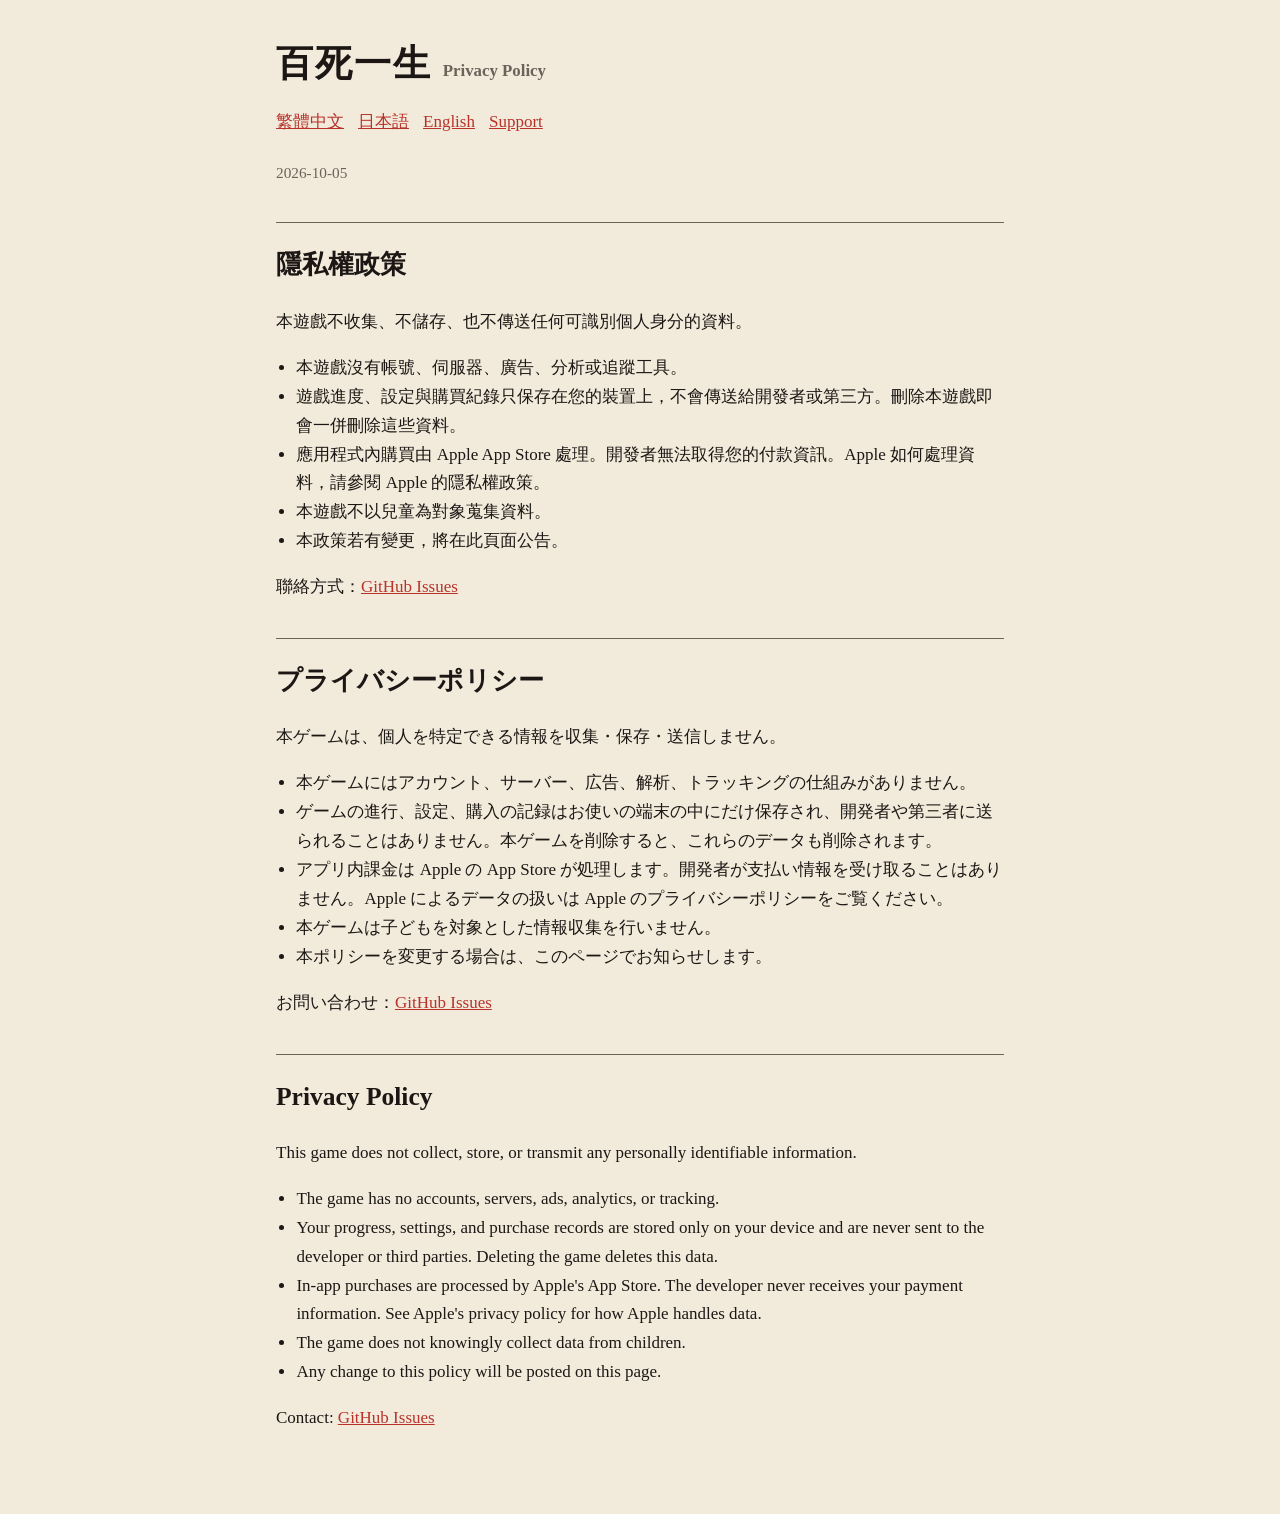
==== privacy.html @ 147dbe21 "Update support and privacy pages" ====
<!doctype html>
<html lang="zh-Hant">
<head>
<meta charset="utf-8">
<meta name="viewport" content="width=device-width, initial-scale=1">
<title>百死一生 Hundred Deaths · Privacy Policy</title>
<link rel="stylesheet" href="style.css">
</head>
<body>
<main>
<h1>百死一生 <small>Privacy Policy</small></h1>
<nav><a href="#zh">繁體中文</a><a href="#ja">日本語</a><a href="#en">English</a><a href="index.html">Support</a></nav>
<p class="lang">2026-10-05</p>

<section id="zh">
<h2>隱私權政策</h2>
<p>本遊戲不收集、不儲存、也不傳送任何可識別個人身分的資料。</p>
<ul>
<li>本遊戲沒有帳號、伺服器、廣告、分析或追蹤工具。</li>
<li>遊戲進度、設定與購買紀錄只保存在您的裝置上，不會傳送給開發者或第三方。刪除本遊戲即會一併刪除這些資料。</li>
<li>應用程式內購買由 Apple App Store 處理。開發者無法取得您的付款資訊。Apple 如何處理資料，請參閱 Apple 的隱私權政策。</li>
<li>本遊戲不以兒童為對象蒐集資料。</li>
<li>本政策若有變更，將在此頁面公告。</li>
</ul>
<p>聯絡方式：<a href="https://github.com/SeungbinBaik/baeksailsaeng/issues">GitHub Issues</a></p>
</section>

<section id="ja">
<h2>プライバシーポリシー</h2>
<p>本ゲームは、個人を特定できる情報を収集・保存・送信しません。</p>
<ul>
<li>本ゲームにはアカウント、サーバー、広告、解析、トラッキングの仕組みがありません。</li>
<li>ゲームの進行、設定、購入の記録はお使いの端末の中にだけ保存され、開発者や第三者に送られることはありません。本ゲームを削除すると、これらのデータも削除されます。</li>
<li>アプリ内課金は Apple の App Store が処理します。開発者が支払い情報を受け取ることはありません。Apple によるデータの扱いは Apple のプライバシーポリシーをご覧ください。</li>
<li>本ゲームは子どもを対象とした情報収集を行いません。</li>
<li>本ポリシーを変更する場合は、このページでお知らせします。</li>
</ul>
<p>お問い合わせ：<a href="https://github.com/SeungbinBaik/baeksailsaeng/issues">GitHub Issues</a></p>
</section>

<section id="en">
<h2>Privacy Policy</h2>
<p>This game does not collect, store, or transmit any personally identifiable information.</p>
<ul>
<li>The game has no accounts, servers, ads, analytics, or tracking.</li>
<li>Your progress, settings, and purchase records are stored only on your device and are never sent to the developer or third parties. Deleting the game deletes this data.</li>
<li>In-app purchases are processed by Apple's App Store. The developer never receives your payment information. See Apple's privacy policy for how Apple handles data.</li>
<li>The game does not knowingly collect data from children.</li>
<li>Any change to this policy will be posted on this page.</li>
</ul>
<p>Contact: <a href="https://github.com/SeungbinBaik/baeksailsaeng/issues">GitHub Issues</a></p>
</section>
</main>
</body>
</html>
---- style.css ----
:root { --ink: #1c1714; --paper: #f2ebdc; --red: #b8322a; --muted: #6b625a; }
@media (prefers-color-scheme: dark) { :root { --ink: #ece4d4; --paper: #1b1714; --red: #e0685f; --muted: #a59a8d; } }
* { box-sizing: border-box; }
body { margin: 0; background: var(--paper); color: var(--ink); font: 17px/1.7 "Noto Serif", "Hiragino Mincho ProN", "PMingLiU", serif; }
main { max-width: 760px; margin: 0 auto; padding: 32px 16px 64px; }
h1 { font-size: 2.2em; margin: 0 0 4px; letter-spacing: .05em; }
h1 small { font-size: .45em; color: var(--muted); letter-spacing: 0; }
h2 { border-top: 1px solid var(--muted); padding-top: 20px; margin-top: 36px; }
nav a, a { color: var(--red); }
nav { margin: 12px 0 24px; display: flex; gap: 14px; flex-wrap: wrap; }
.lang { font-size: .9em; color: var(--muted); }
ul { padding-left: 1.2em; }
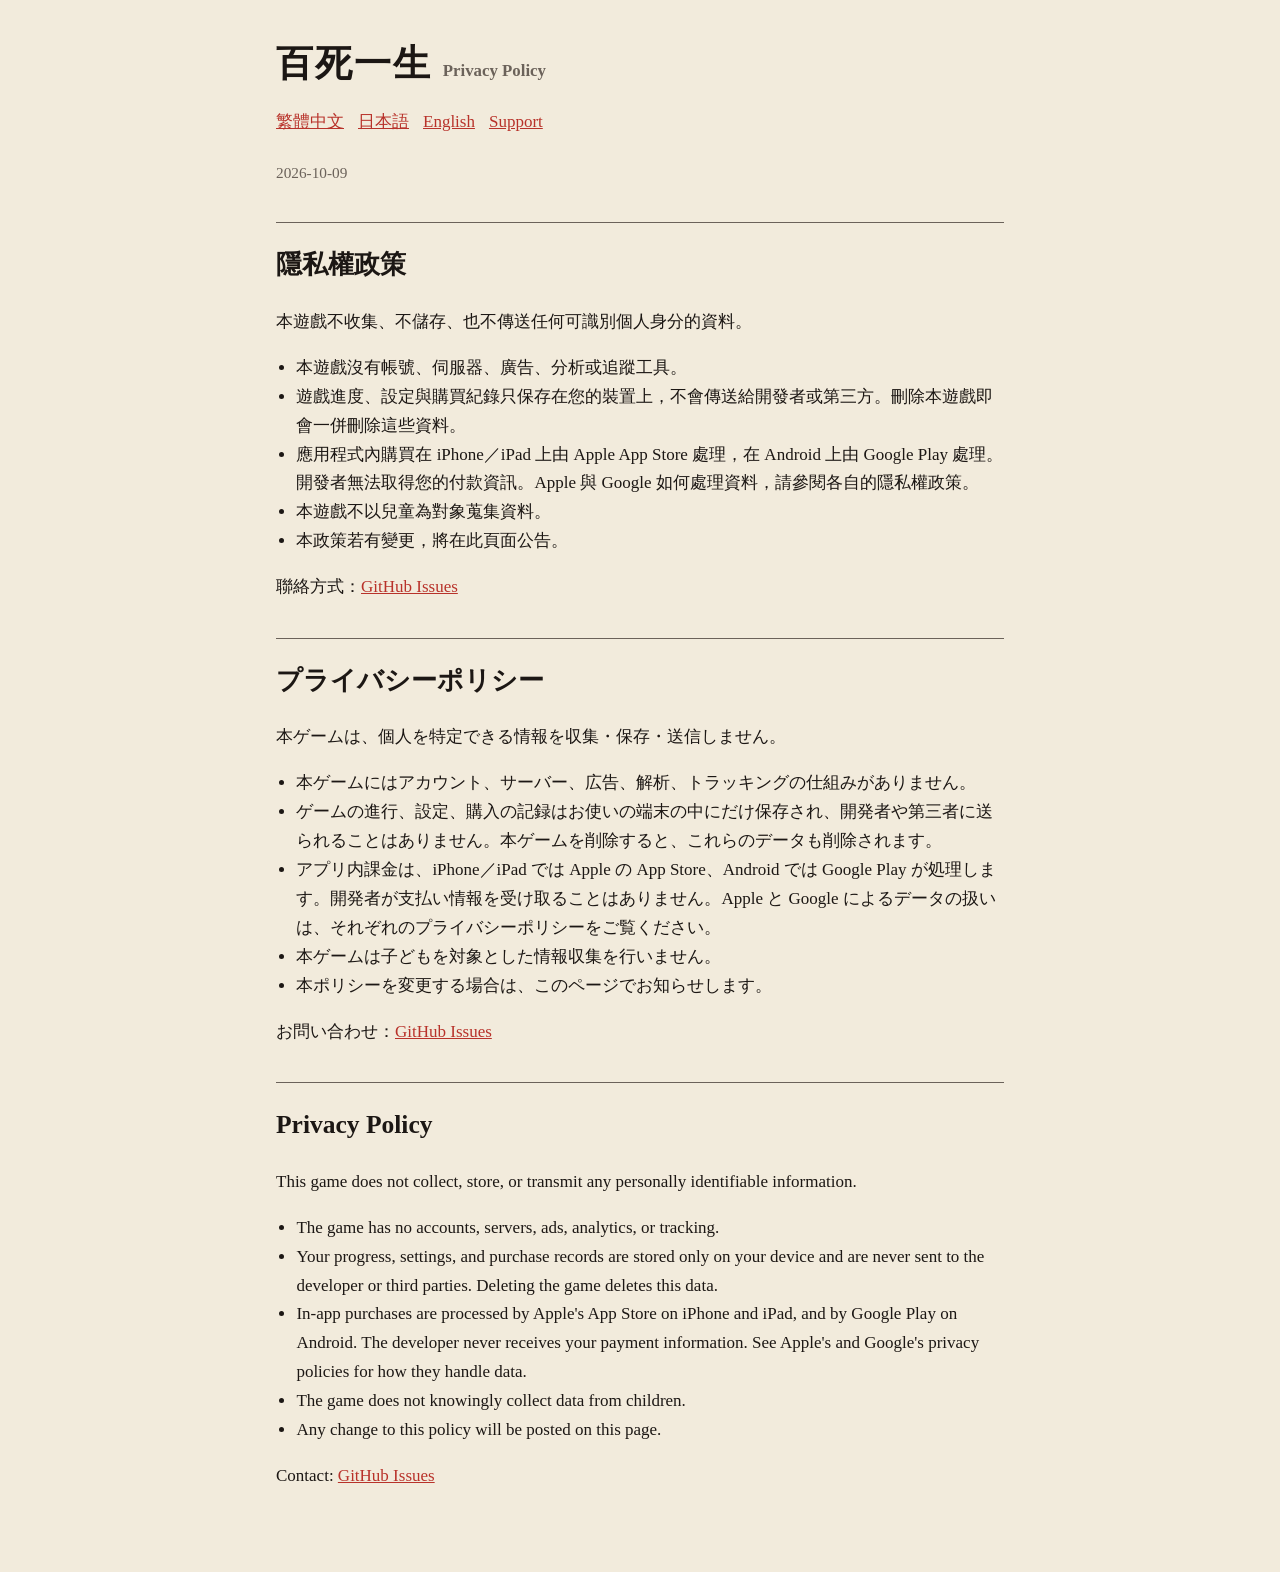
==== commit 96d2c4e3: "Update support and privacy pages" ====
--- a/privacy.html
+++ b/privacy.html
@@ -10,7 +10,7 @@
 <main>
 <h1>百死一生 <small>Privacy Policy</small></h1>
 <nav><a href="#zh">繁體中文</a><a href="#ja">日本語</a><a href="#en">English</a><a href="index.html">Support</a></nav>
-<p class="lang">2026-10-05</p>
+<p class="lang">2026-10-09</p>
 
 <section id="zh">
 <h2>隱私權政策</h2>
@@ -18,7 +18,7 @@
 <ul>
 <li>本遊戲沒有帳號、伺服器、廣告、分析或追蹤工具。</li>
 <li>遊戲進度、設定與購買紀錄只保存在您的裝置上，不會傳送給開發者或第三方。刪除本遊戲即會一併刪除這些資料。</li>
-<li>應用程式內購買由 Apple App Store 處理。開發者無法取得您的付款資訊。Apple 如何處理資料，請參閱 Apple 的隱私權政策。</li>
+<li>應用程式內購買在 iPhone／iPad 上由 Apple App Store 處理，在 Android 上由 Google Play 處理。開發者無法取得您的付款資訊。Apple 與 Google 如何處理資料，請參閱各自的隱私權政策。</li>
 <li>本遊戲不以兒童為對象蒐集資料。</li>
 <li>本政策若有變更，將在此頁面公告。</li>
 </ul>
@@ -31,7 +31,7 @@
 <ul>
 <li>本ゲームにはアカウント、サーバー、広告、解析、トラッキングの仕組みがありません。</li>
 <li>ゲームの進行、設定、購入の記録はお使いの端末の中にだけ保存され、開発者や第三者に送られることはありません。本ゲームを削除すると、これらのデータも削除されます。</li>
-<li>アプリ内課金は Apple の App Store が処理します。開発者が支払い情報を受け取ることはありません。Apple によるデータの扱いは Apple のプライバシーポリシーをご覧ください。</li>
+<li>アプリ内課金は、iPhone／iPad では Apple の App Store、Android では Google Play が処理します。開発者が支払い情報を受け取ることはありません。Apple と Google によるデータの扱いは、それぞれのプライバシーポリシーをご覧ください。</li>
 <li>本ゲームは子どもを対象とした情報収集を行いません。</li>
 <li>本ポリシーを変更する場合は、このページでお知らせします。</li>
 </ul>
@@ -44,7 +44,7 @@
 <ul>
 <li>The game has no accounts, servers, ads, analytics, or tracking.</li>
 <li>Your progress, settings, and purchase records are stored only on your device and are never sent to the developer or third parties. Deleting the game deletes this data.</li>
-<li>In-app purchases are processed by Apple's App Store. The developer never receives your payment information. See Apple's privacy policy for how Apple handles data.</li>
+<li>In-app purchases are processed by Apple's App Store on iPhone and iPad, and by Google Play on Android. The developer never receives your payment information. See Apple's and Google's privacy policies for how they handle data.</li>
 <li>The game does not knowingly collect data from children.</li>
 <li>Any change to this policy will be posted on this page.</li>
 </ul>
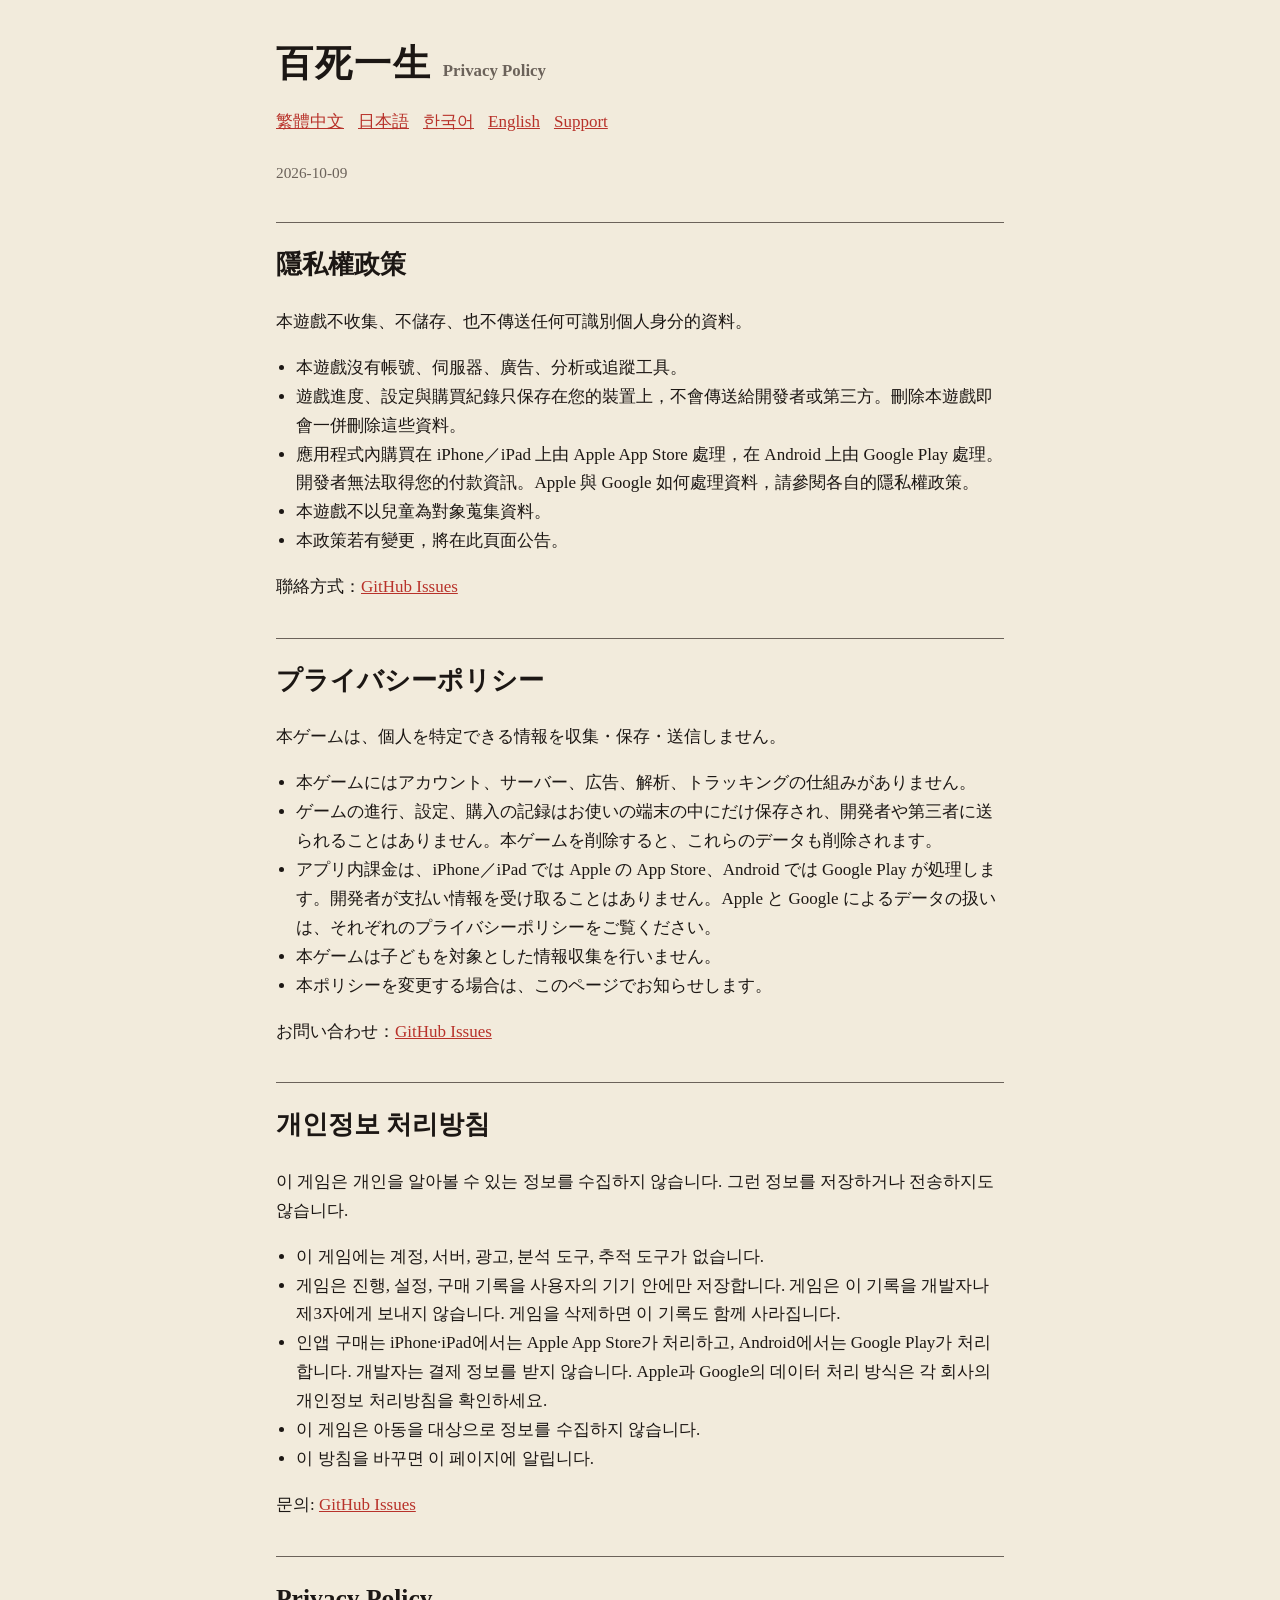
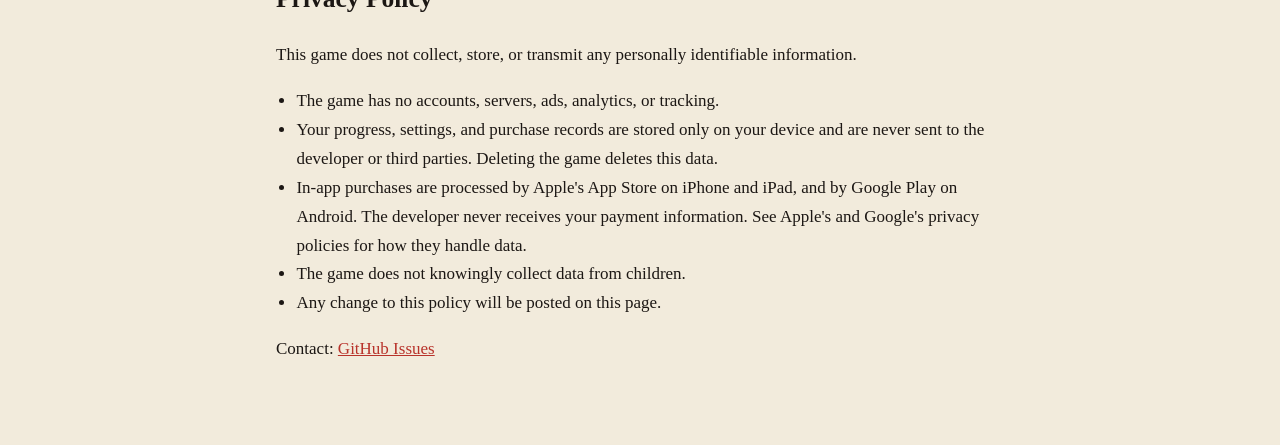
==== commit 0a5c16b6: "Update support and privacy pages" ====
--- a/privacy.html
+++ b/privacy.html
@@ -9,7 +9,7 @@
 <body>
 <main>
 <h1>百死一生 <small>Privacy Policy</small></h1>
-<nav><a href="#zh">繁體中文</a><a href="#ja">日本語</a><a href="#en">English</a><a href="index.html">Support</a></nav>
+<nav><a href="#zh">繁體中文</a><a href="#ja">日本語</a><a href="#ko">한국어</a><a href="#en">English</a><a href="index.html">Support</a></nav>
 <p class="lang">2026-10-09</p>
 
 <section id="zh">
@@ -38,6 +38,19 @@
 <p>お問い合わせ：<a href="https://github.com/SeungbinBaik/baeksailsaeng/issues">GitHub Issues</a></p>
 </section>
 
+<section id="ko" lang="ko">
+<h2>개인정보 처리방침</h2>
+<p>이 게임은 개인을 알아볼 수 있는 정보를 수집하지 않습니다. 그런 정보를 저장하거나 전송하지도 않습니다.</p>
+<ul>
+<li>이 게임에는 계정, 서버, 광고, 분석 도구, 추적 도구가 없습니다.</li>
+<li>게임은 진행, 설정, 구매 기록을 사용자의 기기 안에만 저장합니다. 게임은 이 기록을 개발자나 제3자에게 보내지 않습니다. 게임을 삭제하면 이 기록도 함께 사라집니다.</li>
+<li>인앱 구매는 iPhone·iPad에서는 Apple App Store가 처리하고, Android에서는 Google Play가 처리합니다. 개발자는 결제 정보를 받지 않습니다. Apple과 Google의 데이터 처리 방식은 각 회사의 개인정보 처리방침을 확인하세요.</li>
+<li>이 게임은 아동을 대상으로 정보를 수집하지 않습니다.</li>
+<li>이 방침을 바꾸면 이 페이지에 알립니다.</li>
+</ul>
+<p>문의: <a href="https://github.com/SeungbinBaik/baeksailsaeng/issues">GitHub Issues</a></p>
+</section>
+
 <section id="en">
 <h2>Privacy Policy</h2>
 <p>This game does not collect, store, or transmit any personally identifiable information.</p>
